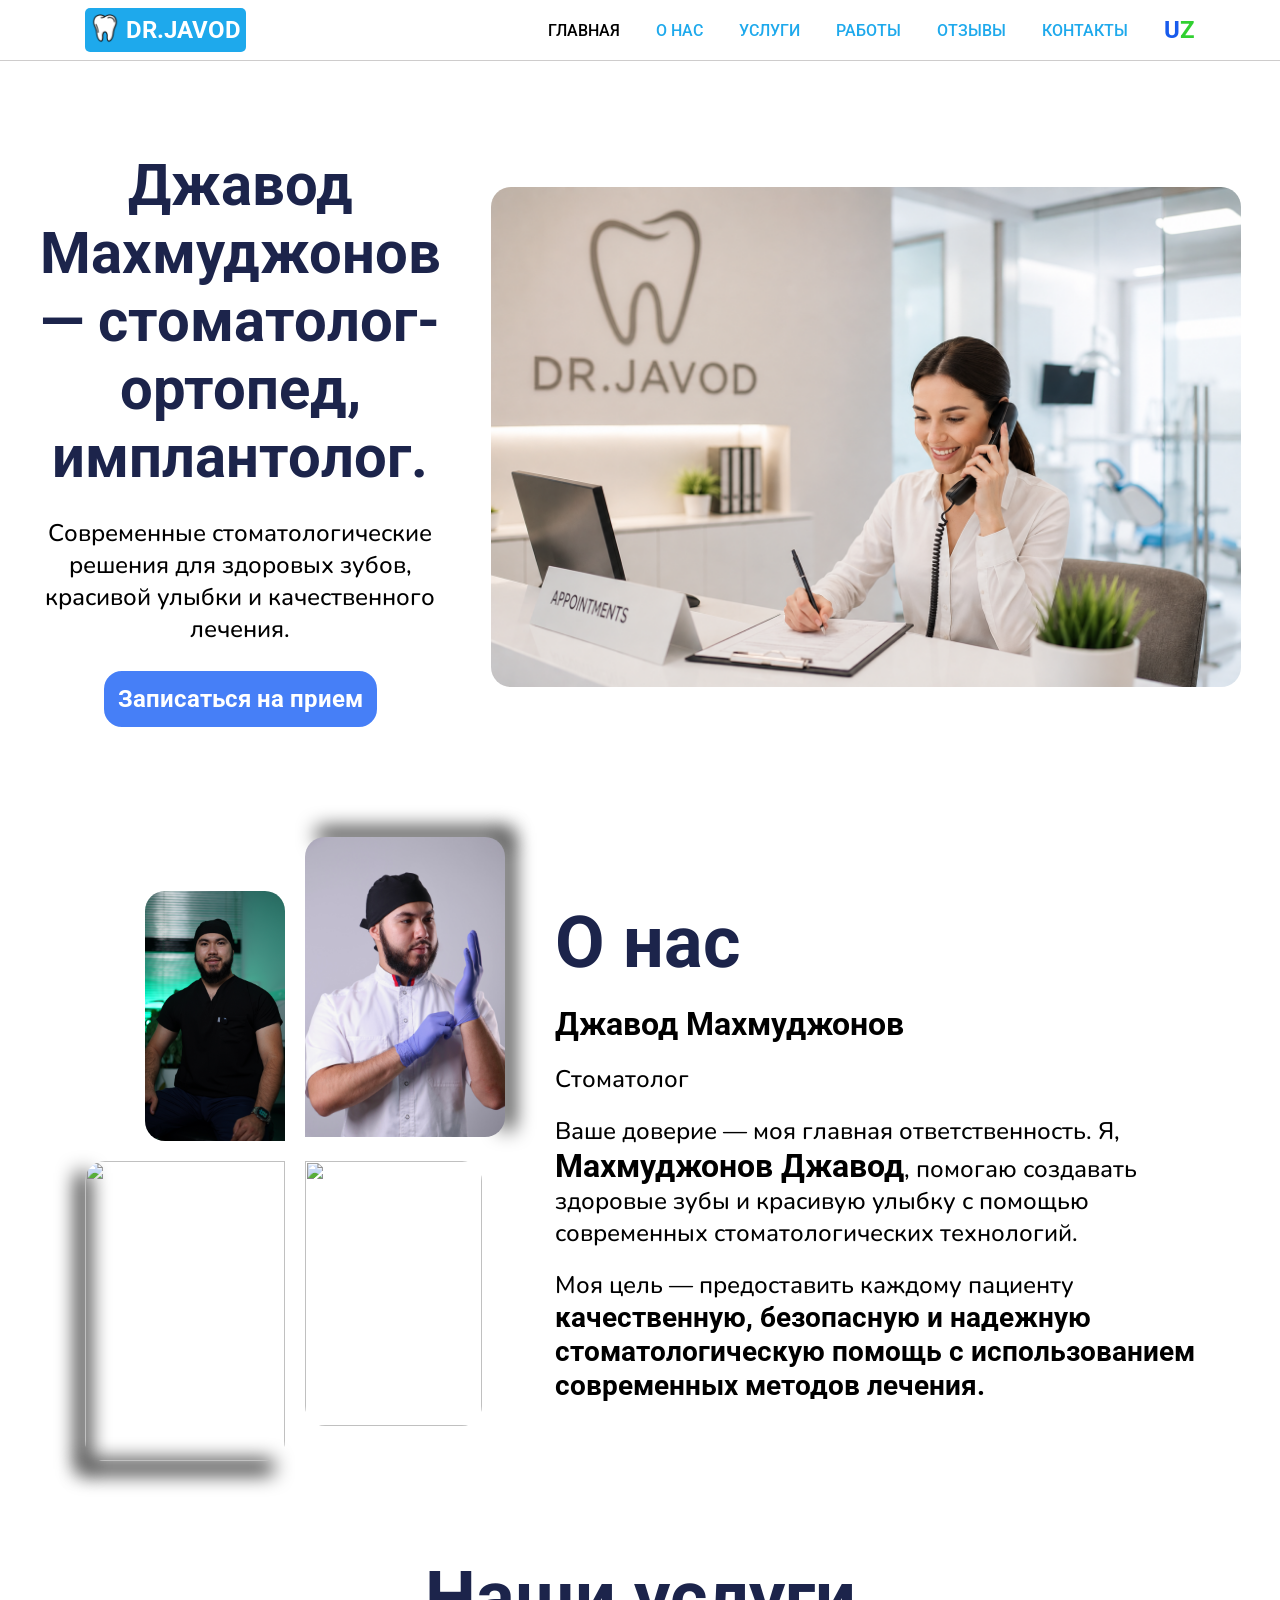
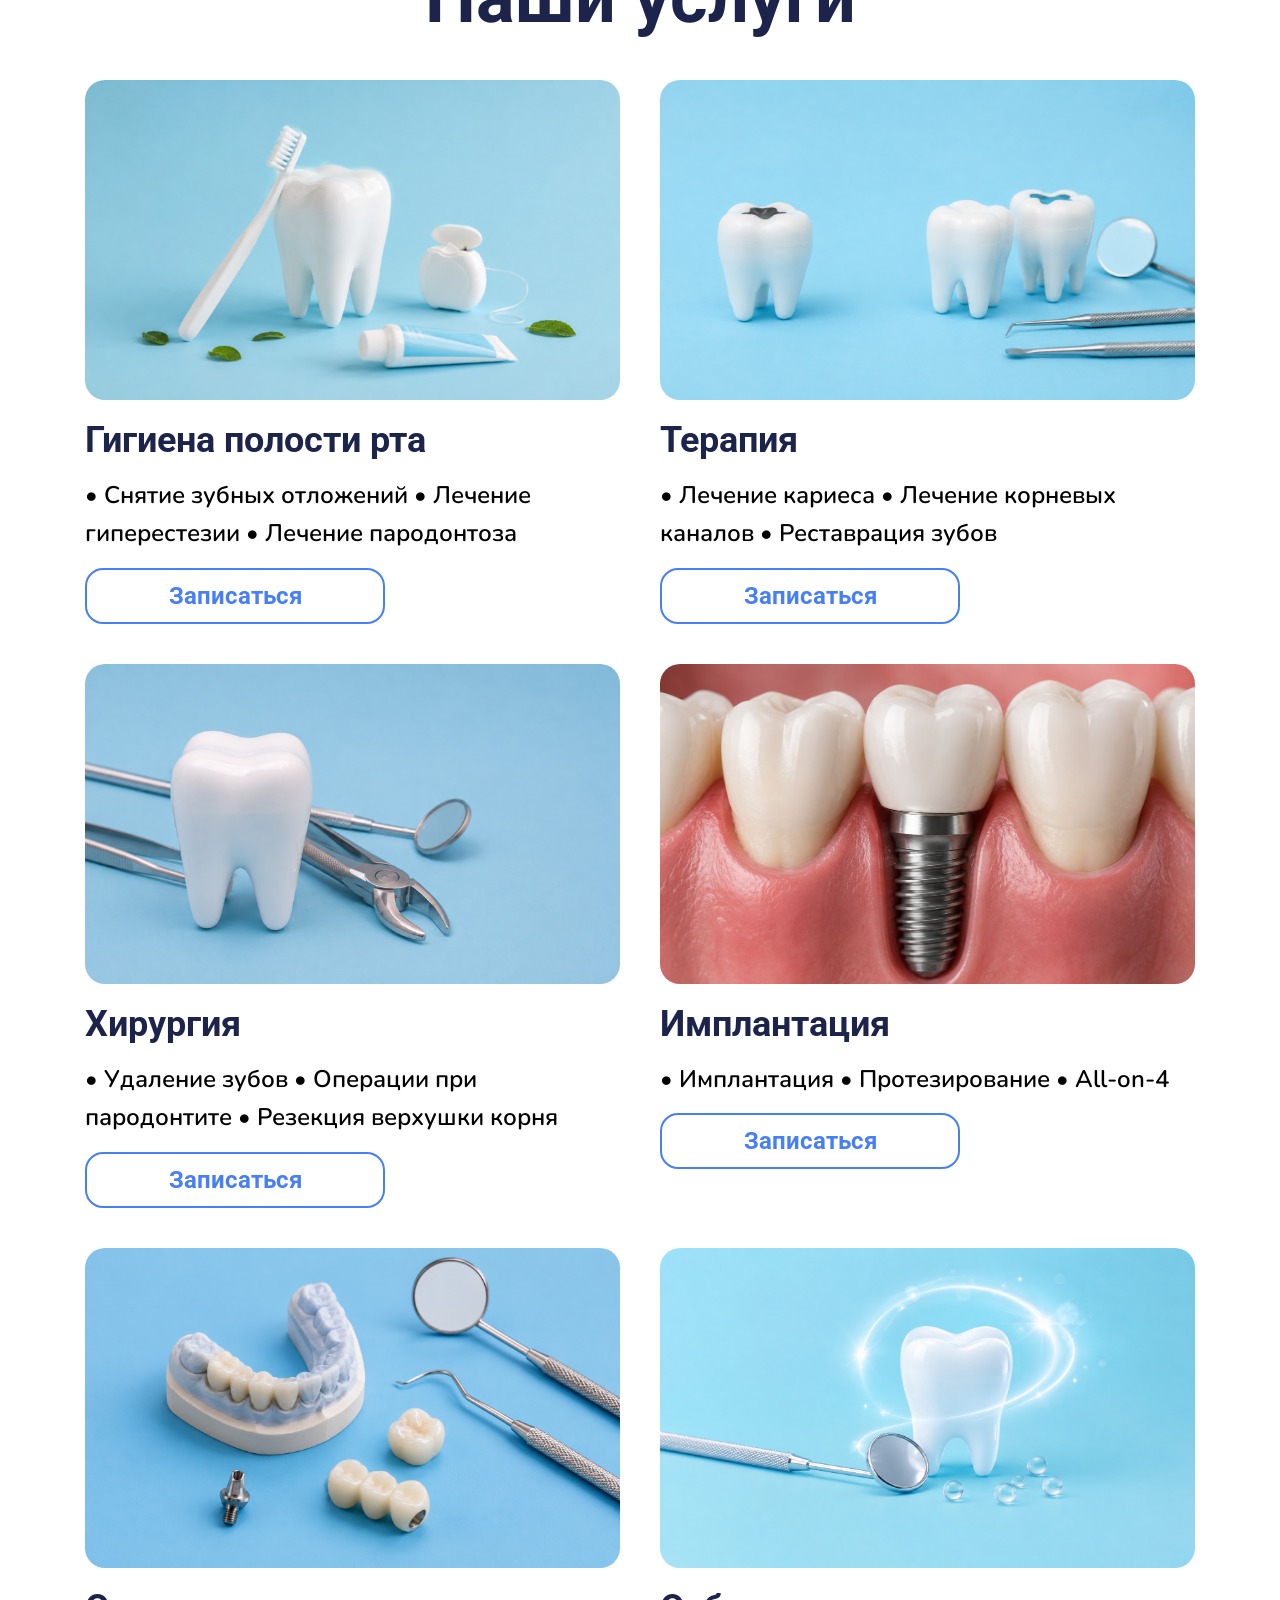
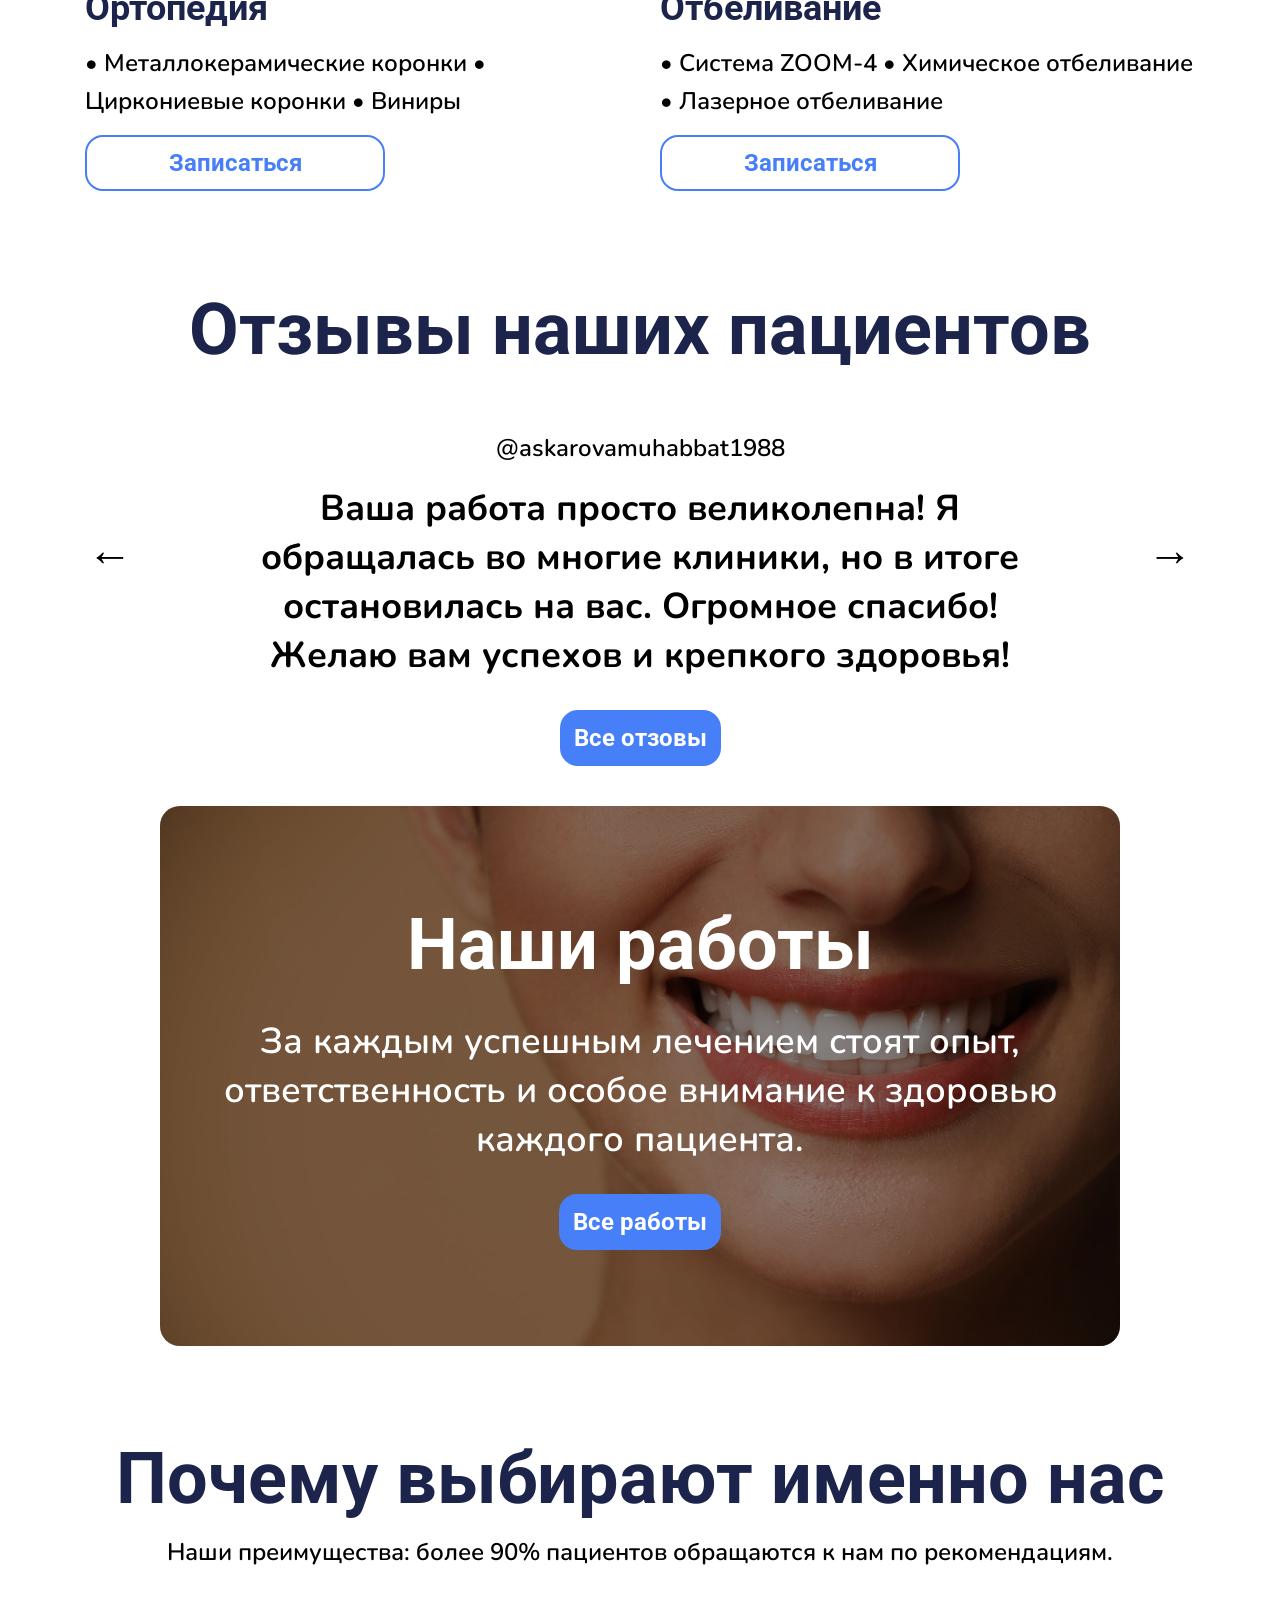
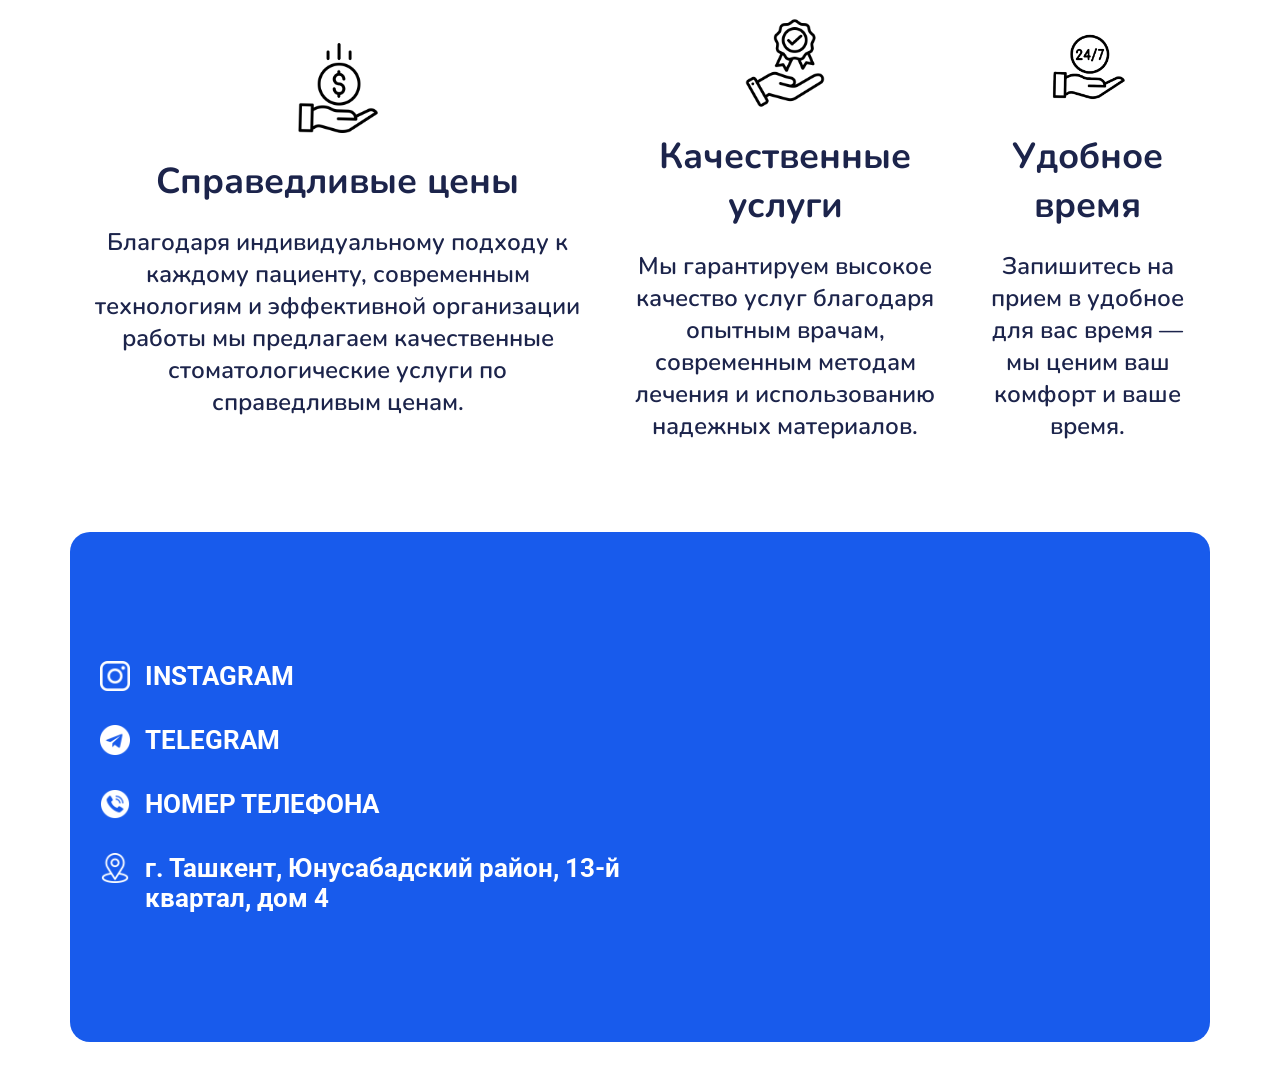
==== ruindex.html @ a983b0be "First commit" ====
<!DOCTYPE html>
<html lang="en">
<head>
    <meta charset="UTF-8">
    <meta name="viewport" content="width=device-width, initial-scale=1.0">
    <title>DR.JAVOD</title>
        <link rel="stylesheet" href="./css/style.css">
        <link rel="stylesheet" href="./css/media.css">
</head>
<body>
    
        <!-- HEADER START -->

        <div class="header">

            <div class="container">
            

                <a href="#" class="header_logo">
                    <div class="header_logo-icon"><img src="./img/tooth.png" alt=""></div>
                    <div class="header_logo-text">DR.JAVOD</div>
                </a>


                <input id="burger-toggle" type="checkbox">
                <label for="burger-toggle">
                    <span></span>
                </label>
                

                <div class="header_nav">

                    <a href="./ruindex.html" class="header_nav-home">ГЛАВНАЯ</a>

                    <a href="#1" class="header_nav-a">О НАС</a>

                    <a href="#2" class="header_nav-b">УСЛУГИ</a>

                    <a href="./ruresults.html" class="header_nav-c">РАБОТЫ</a>

                    <a href="#3" class="header_nav-d">ОТЗЫВЫ</a>

                    <a href="#4" class="header_nav-e">КОНТАКТЫ</a>

                    <a href="./index.html" class="header_nav-language"><span class="Uz">U</span><span class="Z">Z</span></a>

                </div>


            </div>    

        </div>

        <!-- HEADER END -->

        <div class="line"></div>

        <!-- REGISTER START -->
         <div class="register">

        

                <div class="register_text">
                    <div class="register_text-a">Джавод Махмуджонов — стоматолог-ортопед, имплантолог.</div>
                    <div class="register_text-b">Современные стоматологические решения для здоровых зубов, красивой улыбки и качественного лечения.</div>
                    <a href="https://t.me/dr_javod" target="_blank"><button class="register_button">Записаться на прием</button></a>
                </div>

                <div class="register_photo">
                    <img src="./img/photoregister.png" alt="">
                </div>

            

         </div>
        <!-- REGISTER END -->

        <!-- BANNER START -->
         <div class="banner" id="1">

            <div class="container">

                <div class="banner_photos">
                    <img src="./img/photoC.JPG" alt="" class="photoC">
                       <div class="photoB_box"> <img src="./img/photoB.JPG" alt="" class="photoB"> </div>
                       <div class="photoA_box"> <img src="./img/photoA.JPG" alt="" class="photoA"> </div>
                    <img src="./img/photoD.JPG" alt="" class="photoD">
                </div>

                <div class="banner_text">
                    <div class="banner_text-title">О нас</div>
                    <div class="banner_textA">Джавод Махмуджонов</div>
                    <div class="banner_textB">Стоматолог</div>
                    <div class="banner_textC">Ваше доверие — моя главная ответственность. Я, <span class="name"> Махмуджонов Джавод</span>, помогаю создавать здоровые зубы и красивую улыбку с помощью современных стоматологических технологий.</div>
                    <div class="banner_textD">Моя цель — предоставить каждому пациенту <span class="features"> качественную, безопасную и надежную стоматологическую помощь с использованием современных методов лечения.</span></div>
                </div>

            </div>

         </div>
        <!-- BANNER END -->

        <!-- SERVICES START -->

         <div class="services" id="2">

            <div class="container">

                <div class="services_title">Наши услуги</div>

                <div class="services_cards">

                    <div class="services_card-a">
                        <div class="services_card-a_photo"><img src="./img/servisa.png" alt=""></div>
                        <div class="services_card-a_title">Гигиена полости рта</div>
                        <div class="services_card-a_text">• Снятие зубных отложений • Лечение гиперестезии • Лечение пародонтоза</div>
                        <a href="https://t.me/dr_javod" target="_blank"><button class="services_btn">Записаться</button></a>
                    </div>

                    <div class="services_card-a">
                        <div class="services_card-a_photo"><img src="./img/servisb.png" alt=""></div>
                        <div class="services_card-a_title">Терапия</div>
                        <div class="services_card-a_text">• Лечение кариеса • Лечение корневых каналов • Реставрация зубов</div>
                        <a href="https://t.me/dr_javod" target="_blank"><button class="services_btn">Записаться</button></a>
                    </div>

                    <div class="services_card-a">
                        <div class="services_card-a_photo"><img src="./img/servisc.png" alt=""></div>
                        <div class="services_card-a_title">Хирургия</div>
                        <div class="services_card-a_text">• Удаление зубов • Операции при пародонтите • Резекция верхушки корня</div>
                        <a href="https://t.me/dr_javod" target="_blank"><button class="services_btn">Записаться</button></a>
                    </div>

                    <div class="services_card-a">
                        <div class="services_card-a_photo"><img src="./img/servisd.jpg" alt=""></div>
                        <div class="services_card-a_title">Имплантация</div>
                        <div class="services_card-a_text">• Имплантация • Протезирование • All-on-4</div>
                        <a href="https://t.me/dr_javod" target="_blank"><button class="services_btn">Записаться</button></a>
                    </div>

                    <div class="services_card-a">
                        <div class="services_card-a_photo"><img src="./img/servise.png" alt=""></div>
                        <div class="services_card-a_title">Ортопедия</div>
                        <div class="services_card-a_text">• Металлокерамические коронки • Циркониевые коронки • Виниры</div>
                        <a href="https://t.me/dr_javod" target="_blank"><button class="services_btn">Записаться</button></a>
                    </div>

                    <div class="services_card-a">
                        <div class="services_card-a_photo"><img src="./img/servisf.png" alt=""></div>
                        <div class="services_card-a_title">Отбеливание</div>
                        <div class="services_card-a_text">• Система ZOOM-4 • Химическое отбеливание • Лазерное отбеливание</div>
                        <a href="https://t.me/dr_javod" target="_blank"><button class="services_btn">Записаться</button></a>
                    </div>


                </div>

            </div>

         </div>

        <!-- SERVICES END -->

        <!--  REVIEWS START  -->

         <div class="results" id="3">

            <div class="container">

                 <h2 class="results_title">Отзывы наших пациентов</h2>

         <div class="results_gallery">

        

            <div class="results_gallery-photos">

                <div class="slideA">
                    <div class="slideA_name">@askarovamuhabbat1988</div>
                    <div class="slideA_text">Ваша работа просто великолепна! Я обращалась во многие клиники, но в итоге остановилась на вас. Огромное спасибо! Желаю вам успехов и крепкого здоровья!</div>
                </div>

                <div class="slideB">
                    <div class="slideB_name">@sagdiana_bonu</div>
                    <div class="slideB_text">Я лечила зубы у доктора Джавода, и до сих пор мои близкие не могут отличить, какие зубы покрыты керамикой, а какие — мои собственные. Самое главное — всё было выполнено качественно, безопасно и в чистых условиях.</div>
                </div>

                <div class="slideC">
                    <div class="slideC_name">@feruzaaxmadjanova</div>
                    <div class="slideC_text">Пусть ваши золотые руки никогда не знают усталости! Вы врач с ювелирным мастерством. Теперь я с удовольствием улыбаюсь, и многие восхищаются моей улыбкой. Желаю вам успехов и всего самого доброго!</div>
                </div>

                <div class="slideD">
                    <div class="slideD_name">@gulyuz6676</div>
                    <div class="slideD_text">О циркониевых коронках могу сказать только хорошее. Я установил их год назад — за это время цвет совсем не изменился, а качество осталось на высшем уровне. Они полностью оправдывают свою стоимость и выглядят превосходно. Позже я установил циркониевые коронки и на жевательные зубы — к их качеству вообще нет никаких претензий.</div>
                </div>

            </div>

            <div class="results_gallery_buttons">
                 <button class="prev">&#8592;</button>
                 <button class="next">&#8594;</button>
            </div>

         </div>

         <a href="https://www.instagram.com/dr.javod?igsh=MTd3NjN0OWhmY2VscA==" class="reviews_button-link">
            <button class="reviews_button">Все отзовы</button>
         </a>

         </div>

         </div> 

        <!-- REVIEWS END -->

        <!-- RESULTS START -->

        <div class="result_wrap">

         <div class="result">
            <div class="container">
                <div class="result_title">Наши работы</div>
                <div class="result_text">За каждым успешным лечением стоят опыт, ответственность и особое внимание к здоровью каждого пациента.</div>
                <a href="./results.html" class="result_button"><button class="result_btn">Все работы</button></a>
            </div>
         </div>

         </div>

        <!-- RESULTS END -->

        <!-- WHYWE START -->

         <div class="whywe">

            <div class="container">

                <div class="whywe_top">
                    <div class="whywe_top-title">Почему выбирают именно нас</div>
                    <div class="whywe_top-subtitle">Наши преимущества: более 90% пациентов обращаются к нам по рекомендациям.</div>
                </div>

                <div class="whywe_bottom">
                    <div class="whywe_bottom-a">
                        <div class="whywe_bottom-a_icon"><img src="./img/save-money.png" alt=""></div>
                        <div class="whywe_bottom-a_title">Справедливые цены</div>
                        <div class="whywe_bottom-a_text">Благодаря индивидуальному подходу к каждому пациенту, современным технологиям и эффективной организации работы мы предлагаем качественные стоматологические услуги по справедливым ценам.</div>
                    </div>
                    
                    <div class="whywe_bottom-a">
                        <div class="whywe_bottom-a_icon"><img src="./img/service.png" alt=""></div>
                        <div class="whywe_bottom-a_title">Качественные услуги</div>
                        <div class="whywe_bottom-a_text">Мы гарантируем высокое качество услуг благодаря опытным врачам, современным методам лечения и использованию надежных материалов.</div>
                    </div>
                    
                    <div class="whywe_bottom-a">
                        <div class="whywe_bottom-a_icon"><img src="./img/time.png" alt=""></div>
                        <div class="whywe_bottom-a_title">Удобное время</div>
                        <div class="whywe_bottom-a_text">Запишитесь на прием в удобное для вас время — мы ценим ваш комфорт и ваше время.</div>
                    </div>
                </div>

            </div>

         </div>

        <!-- WHYWE END -->



        <!-- FOOTER START -->

         <div class="footer" id="4">

            <div class="container">

                <div class="footer_nav">

                    <a href="https://www.instagram.com/dr.javod?igsh=MTd3NjN0OWhmY2VscA==" class="footer_nav-link">
                        <div class="footer_nav-link_icon"><img src="./img/instagram.png" alt=""></div>
                        <div class="footer_nav-link_text">INSTAGRAM</div>
                    </a>

                    <a href="https://t.me/dr_javod" class="footer_nav-link">
                        <div class="footer_nav-link_icon"><img src="./img/telegram.png" alt=""></div>
                        <div class="footer_nav-link_text">TELEGRAM</div>
                    </a>

                    <a href="tel:+998946870024" class="footer_nav-link">
                        <div class="footer_nav-link_icon"><img src="./img/telephone-call.png" alt=""></div>
                        <div class="footer_nav-link_text">НОМЕР ТЕЛЕФОНА</div>
                    </a>

                    <a href="#" class="footer_nav-link">
                        <div class="footer_nav-link_icon"><img src="./img/location.png" alt=""></div>
                        <div class="footer_nav-link_text">г. Ташкент, Юнусабадский район, 13-й квартал, дом 4</div>
                    </a>

                </div>

                <div class="footer_map"><iframe src="https://www.google.com/maps/embed?pb=!1m18!1m12!1m3!1d187.13333243934693!2d69.29462030246505!3d41.3711881068653!2m3!1f0!2f0!3f0!3m2!1i1024!2i768!4f13.1!3m3!1m2!1s0x38aef30f565981df%3A0xf4e59f2d40b27d38!2sDenta%20Me!5e0!3m2!1sru!2s!4v1785424563044!5m2!1sru!2s" width="600" height="450" style="border:0;" allowfullscreen="" loading="lazy" referrerpolicy="strict-origin-when-cross-origin"></iframe></div>

            </div>

         </div>

        <!-- FOOTER END -->

        <script src="./script.js"></script>

</body>
</html>
---- css/style.css ----
@import url(./fonts.css);


* {
    margin: 0;
    padding: 0;
    box-sizing: border-box;
    list-style: none;
    text-decoration: none;
}

body {
    min-width: 320px;
}

.container {
    max-width: 1140px;
    width: 100%;
    height: 100%;
    padding: 0px 15px;
    margin: 0 auto;
    font-family: "Roboto" , "Nunito" , sans-serif;
    font-weight: 400;
}

html {
    scroll-behavior: smooth;
}

.header  {
    padding: 8px 0 8px 0;
}

.line {
    background: #cecccc;
    height: 1px;
    width: 100%;
}

.header .container {
    display: flex;
    justify-content: space-between;
    align-items: center;
}

.header_logo {
    display: flex;
    gap: 6px;
    background: #1ea9ec;
    padding: 5px;
    color: #fff;
    align-items: center;
    justify-content: center;
    border-radius: 5px;
}

.header_logo-text {
       font-family: Roboto;
    font-weight: 700;
    font-size: 24px;
}

.header_logo-icon img {
    width: 30px;
    height: 30px;
}

.header_nav {
    display: flex;
    align-items: center;
    gap: 36px;
}

.header_nav-a {
        font-family: Roboto;
        font-weight: 500;
        font-size: 16px;
         color: #1ea9ec;
}


.header_nav-a:hover {
    color: #000;
}

.header_nav-home {
    font-family: Roboto;
        font-weight: 500;
        font-size: 16px;
         color: #000;
}

.header_nav-homer {
 font-family: Roboto;
        font-weight: 500;
        font-size: 16px;
         color: #1ea9ec;
}

.header_nav-homer:hover {
    color: #000;
}

.header_nav-b {
        font-family: Roboto;
        font-weight: 500;
        font-size: 16px;
        color: #1ea9ec;
        transition: 0.3s;
}

.header_nav-b:hover {
    color: #000;
}

.header_nav-c {
        font-family: Roboto;
        font-weight: 500;
        font-size: 16px;
        color: #1ea9ec;
        transition: 0.3s;
}

.header_nav-c:hover {
    color: #000;
}

.header_nav-cr {
            font-family: Roboto;
        font-weight: 500;
        font-size: 16px;
        color: #000;
}

.header_nav-d {
        font-family: Roboto;
        font-weight: 500;
        font-size: 16px;
        color: #1ea9ec;
        transition: 0.3s;
}

.header_nav-d:hover {
    color: #000;
}

.header_nav-e {
        font-family: Roboto;
        font-weight: 500;
        font-size: 16px;
        color: #1ea9ec;
        transition: 0.3s;
}

.header_nav-e:hover {
    color: #000;
}

.header_nav-language {
        font-family: Roboto;
        font-weight: 700;
        font-size: 24px;
}

.R {
        color: #0000ff;
}

.U {
        color: #ff0000
}

.Uz {
    color: #185bec;
}

.Z {
    color: rgb(49, 208, 49);
}

.register {
    display: flex;
    gap: 50px;
    align-items: center;
    justify-content: center;
    margin-top: 90px;
    margin-right: 50px;
    margin-left: 50px;
}

.register_text {
display: flex;
flex-direction: column;
align-items: center;
justify-content: center;
gap: 26px;
}

.register_text-a {
    font-family: Roboto;
    font-weight: 700;
    font-size: 58px;
    color: #1c244b;
    text-align: center;
}

.register_text-b {
    font-family: Nunito;
    font-weight: 500;
    font-size: 24px;
    color: #000;
    text-align: center;
}

.register_button {
    padding: 12px;
    color: #fff;
    background: #467ff7;
    border-radius: 18px;
    border: 2px solid #467ff7;
    font-family: Roboto;
    font-weight: 700;
    font-size: 24px;
    transition: 0.3s;
}

.register_button:hover {
    background: transparent;
    color: #467ff7;
}

.register_photo img {
    width: 750px;
    height: 500px;
    border-radius: 20px;
}

.banner .container {
    display: flex;
    gap: 50px;
    align-items: center;
    margin-top: 110px;
}

.banner_photos {
    display: grid;
    grid-template-columns: repeat(2, 1fr);
    gap: 20px;
}

.services {
    margin-top: 90px;
}

.services .container {
    display: flex;
    flex-direction: column;
    gap: 40px;
    align-items: center;
}

.services_title {
        font-family: Roboto;
    font-weight: 700;
    font-size: 72px;
    color: #1c244b;
}

.services_cards {
    width: 100%;
    display: grid;
    grid-template-columns: repeat(2, 1fr);
    gap: 40px;
}

.services_card-a {
    display: flex;
    flex-direction: column;
    gap: 15px;
}

.services_card-a_photo img {
    width: 100%;
    height: 320px;
    object-fit: cover;
    border-radius: 20px;
}

.services_card-a_title {
    font-family: Roboto;
    font-size: 36px;
    font-weight: 700;
    color: #1c244b;
}

.services_card-a_text {
    font-family: Nunito;
    font-weight: 600;
    font-size: 24px;
    line-height: 1.6;
}


.photoA_box {
    position: relative;
    display: inline-block;
}

.photoA {
    width: 200px;
    height: 300px;
    border-radius:20px 0px 20px 20px ;
}

.photoA_box::before {
    content: "";
    position: absolute;
    top: 12px;
    bottom: -4px;
    left: -8px;
    width: 12px;

    background: rgba(0,0,0,3.75);
    filter: blur(10px);

    z-index: -1;
}

/* Тень снизу */
.photoA_box::after {
    content: "";
    position: absolute;
    left: -4px;
    right: 12px;
    bottom: -8px;
    height: 12px;

    background: rgba(0,0,0,3.75);
    filter: blur(10px);

    z-index: -1;
}

.photoB_box {
    position: relative;
    display: inline-block;
}

.photoB {
    width: 200px;
    height: 300px;
    border-radius: 20px 20px 20px 0px;
}

/* Тень справа */
.photoB_box::before {
    content: "";
    position: absolute;
    top: -4px;
    bottom: 12px;
    right: -8px;
    width: 12px;

    background: rgba(0,0,0,1);
    filter: blur(10px);

    z-index: -1;
}

/* Тень сверху */
.photoB_box::after {
    content: "";
    position: absolute;
    left: 12px;
    right: -4px;
    top: -8px;
    height: 12px;

    background: rgba(0,0,0,1);
    filter: blur(10px);

    z-index: -1;
}

.photoC {
    width: 140px;
    height: 250px;
    place-self: end;
    border-radius: 20px 20px 0px 20px;
}



.photoD {
    width: 177px;
    height: 265px;
    border-radius: 0px 20px 20px 20px;
}

.banner_text {
    display: flex;
    flex-direction: column;
    gap: 20px;
}

.banner_text-title {
           font-family: Roboto;
        font-weight: 700;
        font-size: 72px;
        color: #1c244b;
}

.banner_textA {
       font-family: Roboto;
        font-weight: 700;
        font-size: 32px;
}

.banner_textB {
        font-family: Nunito;
        font-weight: 500;
        font-size: 24px;
}

.banner_textC {
        font-family: Nunito;
        font-weight: 500;
        font-size: 24px;
}

.name {
        font-family: Roboto;
        font-weight: 700;
        font-size: 32px;
}

.banner_textD {
            font-family: Nunito;
        font-weight: 500;
        font-size: 24px;
}

.features {
           font-family: Roboto;
        font-weight: 700;
        font-size: 28px;
}

.results {
    margin-top: 96px;
    margin-bottom: 40px;
}

.results_gallery{
    width: 100%;
    position: relative;

    display: flex;
    justify-content: center;
    align-items: center;
    padding: 30px 30px 30px 30px;
    border-radius: 20px;
}

.results_gallery-photos{
    width: 800px;
}

.results_gallery_buttons{
    width: 100%;

    position: absolute;

    display: flex;
    justify-content: space-between;
    align-items: center;
}

.results_gallery_buttons button{

    width: 50px;
    height: 50px;

    border: none;
    background: transparent;

    font-size: 45px;
    font-weight: 200;

    cursor: pointer;

    display: flex;
    align-items: center;
    justify-content: center;

    color: #000;
}


.slideA,
.slideB,
.slideC,
.slideD{
    display: none;
    flex-direction: column;
    gap: 20px;
       align-items: center;
    justify-content: center;
}

.results_gallery,
.slideA,
.slideB,
.slideC,
.slideD {
    user-select: none;
    -webkit-user-select: none;
}

.slideA_text,
.slideB_text,
.slideC_text,
.slideD_text {
    text-align: center;
}

.slideA{
    display: flex;
}

.reviews_button-link {
    display: flex;
    align-items: center;
    justify-content: center;
}

.reviews_button {
        padding: 12px;
    color: #fff;
    background: #467ff7;
    border-radius: 18px;
    border: 2px solid #467ff7;
    font-family: Roboto;
    font-weight: 700;
    font-size: 24px;
    transition: 0.3s;

}

.reviews_button:hover {
       background: transparent;
    color: #467ff7;
}

.results_title {
    font-family: Roboto;
    font-size: 72px;
    font-weight: 700;
    text-align: center;
    margin-bottom: 30px;
    color: #1c244b;
}

.resultAA {
    border-radius: 20px 20px 0px 0px ;
}

.resultAB {
    border-radius: 0px 0px 20px 20px;
}

.resultBA {
    border-radius: 20px 20px 0px 0px ;
}

.resultBB {
    border-radius: 0px 0px 20px 20px;
}

.resultCA {
    border-radius: 20px 20px 0px 0px ;
}

.resultCB {
    border-radius: 0px 0px 20px 20px;
}

.resultDA {
    border-radius: 20px 20px 0px 0px ;
}

.resultDB {
    border-radius: 0px 0px 20px 20px;
}

.slideA {
    display: flex;
}

.slideA_name {
    font-family: Nunito;
    font-size: 24px;
    font-weight: 600;
    color: #000;
}

.slideA_text {
    font-family: Nunito;
    font-size: 36px;
    font-weight: 700;
    color: #000;
}


.slideB_name {
    font-family: Nunito;
    font-size: 24px;
    font-weight: 600;
    color: #000;
}

.slideB_text {
    font-family: Nunito;
    font-size: 36px;
    font-weight: 700;
    color: #000;
}


.slideC_name {
    font-family: Nunito;
    font-size: 24px;
    font-weight: 600;
    color: #000;
}

.slideC_text {
    font-family: Nunito;
    font-size: 36px;
    font-weight: 700;
    color: #000;
}


.slideD_name {
    font-family: Nunito;
    font-size: 24px;
    font-weight: 600;
    color: #000;
}

.slideD_text {
    font-family: Nunito;
    font-size: 36px;
    font-weight: 700;
    color: #000;
}

.result {
background: url(../img/backresult.jpg); 
    background-size: contain;
    background-repeat: no-repeat;
    background-position: center;

    height: 540px;
    width: 960px;
    border-radius: 20px;
    position: relative;

    overflow: hidden;


}

.result::before {
    content: "";
    position: absolute;
    inset: 0;

    background: rgba(0, 0, 0, 0.45);

    border-radius: 10px;
}

.result_wrap {
    display: flex;
    justify-content: center;
}

.result .container {
    display: flex;
    flex-direction: column;
    align-items: center;
    justify-content: center;
    gap: 30px;
   position: relative;
    z-index: 1;
}

.result_title {
    font-family: Roboto;
    font-size: 72px;
    font-weight: 700;
    color: #fff;
}

.result_text {
    font-family: Nunito;
    font-size: 36px;
    font-weight: 600;
    color: #fff;
    text-align: center;
}

.result_btn {
            padding: 12px;
    color: #fff;
    background: #467ff7;
    border-radius: 18px;
    border: 2px solid #467ff7;
    font-family: Roboto;
    font-weight: 700;
    font-size: 24px;
    transition: 0.3s;
}

.result_btn:hover {
           background: transparent;
    color: #467ff7;
}

.services_btn {
               padding: 12px;
    color: #467ff7;
    background: #fff;
    border-radius: 18px;
    border: 2px solid #467ff7;
    font-family: Roboto;
    font-weight: 700;
    font-size: 24px;
    transition: 0.3s;
    width: 300px;
}

.services_btn:hover {
  background: transparent;
    background: #467ff7;  
    color: #fff;
}

.whywe {
    margin-top: 90px;
    display: flex;
    flex-direction: column;
}

.whywe .container {
    display: flex;
    flex-direction: column;
    align-items: center;
    justify-content: center;
    gap: 50px;
}

.whywe_top {
    display: flex;
    flex-direction: column;
    gap: 15px;
    align-items: center;
    justify-content: center;
}

.whywe_top-title {
    font-family: Roboto;
    font-size: 72px;
    font-weight: 700;
    color: #1c244b;
}

.whywe_top-subtitle {
        font-family: Nunito;
    font-size: 24px;
    font-weight: 600;
    color: #000;
}

.whywe_bottom {
    display: flex;
    align-items: center;
    gap: 20px;
}

.whywe_bottom-a {
    display: flex;
    flex-direction: column;
    align-items: center;
    justify-content: center;
    gap: 20px;
}

.whywe_bottom-a_icon img {
    width: 90px;
    height: 90px;
}

.whywe_bottom-a_title {
        font-family: Nunito;
    font-size: 36px;
    font-weight: 700;
    color: #1c244b;   
    text-align: center; 
}

.whywe_bottom-a_text {
            font-family: Nunito;
    font-size: 24px;
    font-weight: 600;
    color: #1c244b; 
    text-align: center;
}

.banner {
    scroll-margin-top: 50px;
}

.result-photo-img {
    margin-top: 30px;
}

.result-photo-img .container {
    display: flex;
    flex-direction: column;
    gap: 30px;
    justify-content: center;
    align-items: center;
}

.result-photo-imgslideA img {
width: 420px;
height: 280px;
border-radius: 20px;
}

.result-photo-imgslideA {
    display: flex;
    gap: 60px;
}

.result-photo-imgslideB img {
width: 420px;
height: 280px;
border-radius: 20px;
}

.result-photo-imgslideB {
    display: flex;
    gap: 60px;
}

.result-photo-imgslideC img {
width: 420px;
height: 280px;
border-radius: 20px;
}

.result-photo-imgslideC {
    display: flex;
    gap: 60px;
}

.result-photo-imgslideD img {
width: 420px;
height: 280px;
border-radius: 20px;
}

.result-photo-imgslideD {
    display: flex;
    gap: 60px;
}

.footer {
    margin-top: 90px;
    margin-bottom: 30px;
}

.footer .container {
    background: #185bec;
    display: flex;
    padding: 30px ;
    border-radius: 20px;
    gap: 90px;
    align-items: center;
    justify-content: center;
}

.footer_nav {
    display: flex;
    flex-direction: column;
    gap: 30px;
}

.footer_nav-link {
    display: flex;
    gap: 15px;
}

.footer_nav-link_icon img {
    width: 30px;
    height: 30px;
    filter: brightness(0) invert(1);
}

.footer_map {
    border-radius: 20px;
    overflow: hidden;
}

.footer_map iframe {
    display: block;
}

.footer_nav-link_text {
    font-family: Roboto;
    font-size: 26px;
    font-weight: 700;
    color: #fff;
}

label {
    display: none;
}


#burger-toggle {
    display: none;
}
---- css/media.css ----
@media (max-width:1200px) {
    .register {
        flex-direction: column;
        margin-top: 64px;
    }

        .banner .container {
            flex-direction: column-reverse;
            margin-top: 86px;
        }

        .banner_text {
            align-items: center;
            justify-content: center;
        }

        .banner_textC {
            text-align: center;
        }

        .banner_textD {
            text-align: center;
        }

.photoA {
    width: 300px;
    height: 450px;
}

.photoB {
    width: 300px;
    height: 450px;
}

.photoC {
    width: 210px;
    height: 376px;
}

.photoD {
    width: 266px;
    height: 398px;
}


}

@media (max-width:1140px){

.header_nav{
    gap: 22px;
}

   .services_cards {
        grid-template-columns: 1fr;
    }

    .services_card-a_photo {
        display: flex;
        justify-content: center;
    }

    .services_card-a_photo img {
        width: 80%;
        height: auto;

    }
    
    .services_card-a{
        align-items: center;
    }

.services_card-a_text {
    text-align: center;
}

.whywe_bottom {
    flex-direction: column;

}   

.whywe_bottom-a_text {
    max-width: 850px;
}

.whywe_top-title {
    font-size: 60px;
}

.whywe_top-subtitle {
    font-size: 21px;
}

.footer .container {
    flex-direction: column;
    gap: 44px;
}

.footer_nav-link {
    text-align: center;
    align-items: center;
    justify-content: center;
}

}

@media (max-width:992px){

    .register {
        margin-top: 50px;
    }

.header_logo-text{
    font-size:20px;
}

.header_nav a{
    font-size:14px;
}

.header_nav{
    gap:18px;
}

.results_title {
    font-size: 62px;
    margin-bottom: 0px;
}

.results {
    margin-top: 74px;
}

.slideA_text ,
.slideB_text ,
.slideC_text ,
.slideD_text {
    font-size: 28px;
}

.results_gallery-photos {
    width: 100%;
    max-width: 800px;
}

.results_gallery {
    padding: 30px 60px;
}

.result {
    width: 820px;
    height: 460px;
}

.result_title {
    font-size: 60px;
}

.result_text {
    font-size: 30px;
}

.result_btn {
    font-size: 22px;
}

.whywe_top-title {
    font-size: 51px;
}

.whywe_top-subtitle {
    font-size: 19px; 
}

.whywe_bottom-a_text {
    max-width: 770px;
}

}

@media (max-width:875px) {
    .result {
    width: 738px;
    height: 414px;
}

.result_title {
    font-size: 54px;
}

.result_text {
    font-size: 27px;
}

.result_btn {
    font-size: 20px;
}

.whywe_top-title {
    font-size: 43px;
}

.whywe_top-subtitle {
    font-size: 19px;
    text-align: center;
}

.whywe_bottom-a_text {
    max-width: 655px;
}


}

@media (max-width:768px) {
    label {
        position: relative;
        display: block;
        height: 25px;
        width: 30px;
    }

    label::after, label::before, label span {
        position: absolute;
        width: 100%;
        height: 3px;
        background: #1ea9ec;
        transition: .3s;
    }

    label::before{
        content: "";
        top: 0;
    }

    label::after {
        content: "";
        bottom: 0;
    }

    label span {
        top: 11px;
    }

    #burger-toggle:checked ~ label::after {
        transform: rotate(45deg);
        bottom: 10px;
    }

    #burger-toggle:checked ~ label::before {
        transform: rotate(-45deg);
        top: 12px;
    }
    
    #burger-toggle:checked ~ label span {
        transform: rotate(-45deg);
        top: 12px;
    }

.header_nav {
    position: fixed;
    top: -120%;
    left: 0;
    width: 100%;
height: calc(100vh - 60px);

    display: flex;
    flex-direction: column;
    align-items: center;
justify-content: center;
gap: 30px;

    background: #fff;

    transition: .5s;
    z-index: 1000;
}

#burger-toggle:checked ~ .header_nav {
    top: 60px;
}

    #burger-toggle:checked ~ label {
    background: #fff;
}

.header_nav a {
    font-size: 24px;
}

.register_text-a {
    font-size: 52px;
}

.register_photo img {
    width: 600px;
    height: 400px;
}

.banner_text-title {
    font-size: 64px;
}

.banner_textA {
    font-size: 28px;
}

.banner_textB {
    font-size: 22px;
}

.banner_textC {
    font-size: 22px;
}

.name {
    font-size: 28px;
}

.banner_textD {
    font-size: 22px;
}

.features {
    font-size: 24px;
}


.photoA {
    width: 255px;
    height: 382px;
}

.photoB {
    width: 255px;
    height: 382px;
}



.photoC {
    width: 178px;
    height: 320px;
}

.photoD {
    width: 226px;
    height: 338px;
}

.services_title {
    font-size: 58px;
}

.results_title {
    font-size: 54px;
}

.slideA_text ,
.slideB_text ,
.slideC_text ,
.slideD_text {
    font-size: 22px;
}

.result {
    width: 664px;
    height: 373px;
}

.result_title {
    font-size: 49px;
}

.result_text {
    font-size: 24px;
}

.result_btn {
    font-size: 18px;
}

.footer_nav {
    gap: 18px;
}

.footer_nav-link_icon img {
    width: 26px;
    height: 26px;
}

.footer_nav-link_text {
    font-size: 22px;
}

    
}

@media (max-width:690px) {
    .result {
    width: 598px;
    height: 336px;
}

.result_title {
    font-size: 44px;
}

.result_text {
    font-size: 22px;
}

.result_btn {
    font-size: 16px;
}
}

@media (max-width:630px) {
    .register_photo img {
    width: 480px;
    height: 320px;
}

.register_text-a {
    font-size: 46px;
}

.register_text-b {
    font-size: 20px;
}

.register {
    margin-top: 40px;
}



.banner_text-title {
    font-size: 58px;
}

.banner_textA {
    font-size: 25px;
}

.banner_textB {
    font-size: 20px;
}

.banner_textC {
    font-size: 20px;
}

.name {
    font-size: 25px;
}

.banner_textD {
    font-size: 20px;
}

.features {
    font-size: 22px;
}


.photoA {
    width: 216px;
    height: 324px;
}

.photoB {
    width: 216px;
    height: 324px;
}



.photoC {
    width: 151px;
    height: 272px;
}

.photoD {
    width: 192px;
    height: 287px;
}

.banner_text {
    gap: 14px;
}

.banner .container {
    margin-top: 74px;
}

.services_title {
    font-size: 50px;
}

.services {
    margin-top: 60px;
}

.results_title {
    font-size: 46px;
}

.slideA_text ,
.slideB_text ,
.slideC_text ,
.slideD_text {
    font-size: 18px;
}

.result {
    width: 538px;
    height: 302px;
}

.result_title {
    font-size: 40px;
}

.result_text {
    font-size: 20px;
}

.whywe_top-title {
    font-size: 38px;
}

.whywe_top-subtitle {
    font-size: 19px;
    text-align: center;
    max-width: 570px;
}

.whywe_bottom-a_text {
    max-width: 590px;
}

.whywe_bottom-a {
    gap: 10px;
}

.whywe_bottom-a_title {
    font-size: 28px;
}

.footer .container {
    gap: 32px;
}


}

@media (max-width:567px) {
    .result {
    width: 484px;
    height: 272px;
}

.result_title {
    font-size: 36px;
}

.result_text {
    font-size: 18px;
}

.whywe .container {
    gap: 18px;
}



}

@media (max-width:534px) {
.banner .container {
    margin-top: 62px;
}

    .register_text-a {
    font-size: 36px;
}

.register_photo img {
    width: 384px;
    height: 256px;
}

.photoA {
    width: 184px;
    height: 276px;
}

.photoB {
    width: 184px;
    height: 276px;
}

.photoC {
    width: 128px;
    height: 231px;
}

.photoD {
    width: 163px;
    height: 244px;
}

.services_title {
    font-size: 40px;
}

.services_card-a_title {
    font-size: 28px;
}

.services_card-a_text {
    font-size: 20px;
}

.services_btn {
    padding: 8px;
    font-size: 20px;
    width: 250px;
}

.services {
    margin-top: 40px;
}

.results_title {
    font-size: 46px;
}

.results_gallery {
    padding-top: 18px;
}

.whywe_top-title {
    font-size: 32px;
}

}

@media (max-width:500px) {
    .result {
    width: 436px;
    height: 245px;
}

.result_title {
    font-size: 32px;
}

.result_text {
    font-size: 16px;
}

}

@media (max-width:442px) {
    .register_text-a {
        font-size: 32px;
    }

    .photoA {
    width: 166px;
    height: 248px;
}

.photoB {
    width: 166px;
    height: 248px;
}

.photoC {
    width: 115px;
    height: 208px;
}

.photoD {
    width: 147px;
    height: 220px;
}

.banner .container {
    margin-top: 50px;
}

.services_btn {
width: 200px;
}

.reviews_button {
    padding: 8px;
    font-size: 20px;
}

.result {
    width: 372px;
    height: 210px;
}

.result_title {
    font-size: 28px;
}

.result .container {
    gap: 18px;
}

.whywe_top-title {
    text-align: center;
}




}

@media (max-width:425px) {

.register_photo img {
    width: 306px;
    height: 204px;
}

.register {
    margin-top: 32px;
    gap: 38px;
}

.register_button {
    padding: 8px;
    font-size: 20px;
    border-radius: 14px;
}

.register_text-b {
    font-size: 18px;
}

.register_text {
    gap: 18px;
}

.photoA {
    width: 149px;
    height: 223px;
}

.photoB {
    width: 149px;
    height: 223px;
}

.photoC {
    width: 104px;
    height: 187px;
}

.photoD {
    width: 132px;
    height: 198px;
}


.banner_text-title {
    font-size: 52px;
}

.banner_textA {
    font-size: 23px;
}

.banner_textB {
    font-size: 18px;
}

.banner_textC {
    font-size: 18px;
}

.name {
    font-size: 23px;
}

.banner_textD {
    font-size: 18px;
}

.features {
    font-size: 20px;
}

.banner .container {
    margin-top: 24px;
    gap: 32px;
}

.services_title {
    font-size: 34px;
}

.slideA_text,
.slideB_text,
.slideC_text,
.slideD_text{
    max-height: 140px;
    overflow-y: auto;
}

.footer_map {
    width: 300px;
    height: 226px;
}

.footer_nav {
    gap: 10px;
}

.footer_nav-link_icon img {
    width: 22px;
    height: 22px;
}

.footer_nav-link_text {
    font-size: 17px;
}

}

@media (max-width:404px) {
    .register_text-a {
        font-size: 28px;
    }

    .results_title {
    font-size: 38px;
}



}

@media (max-width:375px) {
    .photoA {
    width: 134px;
    height: 201px;
}

.photoB {
    width: 134px;
    height: 201px;
}

.photoC {
    width: 94px;
    height: 168px;
}

.photoD {
    width: 119px;
    height: 178px;
}

.banner_text-title {
    font-size: 42px;
}

.banner_textA {
    font-size: 21px;
}

.banner_textB {
    font-size: 16px;
}

.banner_textC {
    font-size: 16px;
}

.name {
    font-size: 21px;
}

.banner_textD {
    font-size: 16px;
}

.features {
    font-size: 18px;
}

.services_title {
    font-size: 28px;
}

.services_card-a_title {
    font-size: 24px;
}

.services_card-a_text {
    font-size: 18px;
}

.services_btn {
    padding: 8px;
    font-size: 18px;
    width: 160px;
}

.services {
    margin-top: 32px;
}

.slideA_text ,
.slideB_text ,
.slideC_text ,
.slideD_text {
    font-size: 16px;
}

.results_title {
    font-size: 32px;
}

.results {
    margin-top: 42px;
}

.result_btn {
    padding: 6px;
    font-size: 16px;
}

.result {
    width: 318px;
    height: 180px;
}

.result .container {
    gap: 12px;
}

.result_title {
    font-size: 24px;
    font-weight: 600;
}

.result_text {
    font-size: 14px;
}

}

@media (max-width:366px) {
    .register_text-a {
        font-size: 24px;
    }

    .register_text-b {
    font-size: 16px;
}
}

@media (max-width:330px) {
    .register_text-a {
        font-size: 20px;
    }

    .register_text-b {
        font-size: 14px;
    }
}
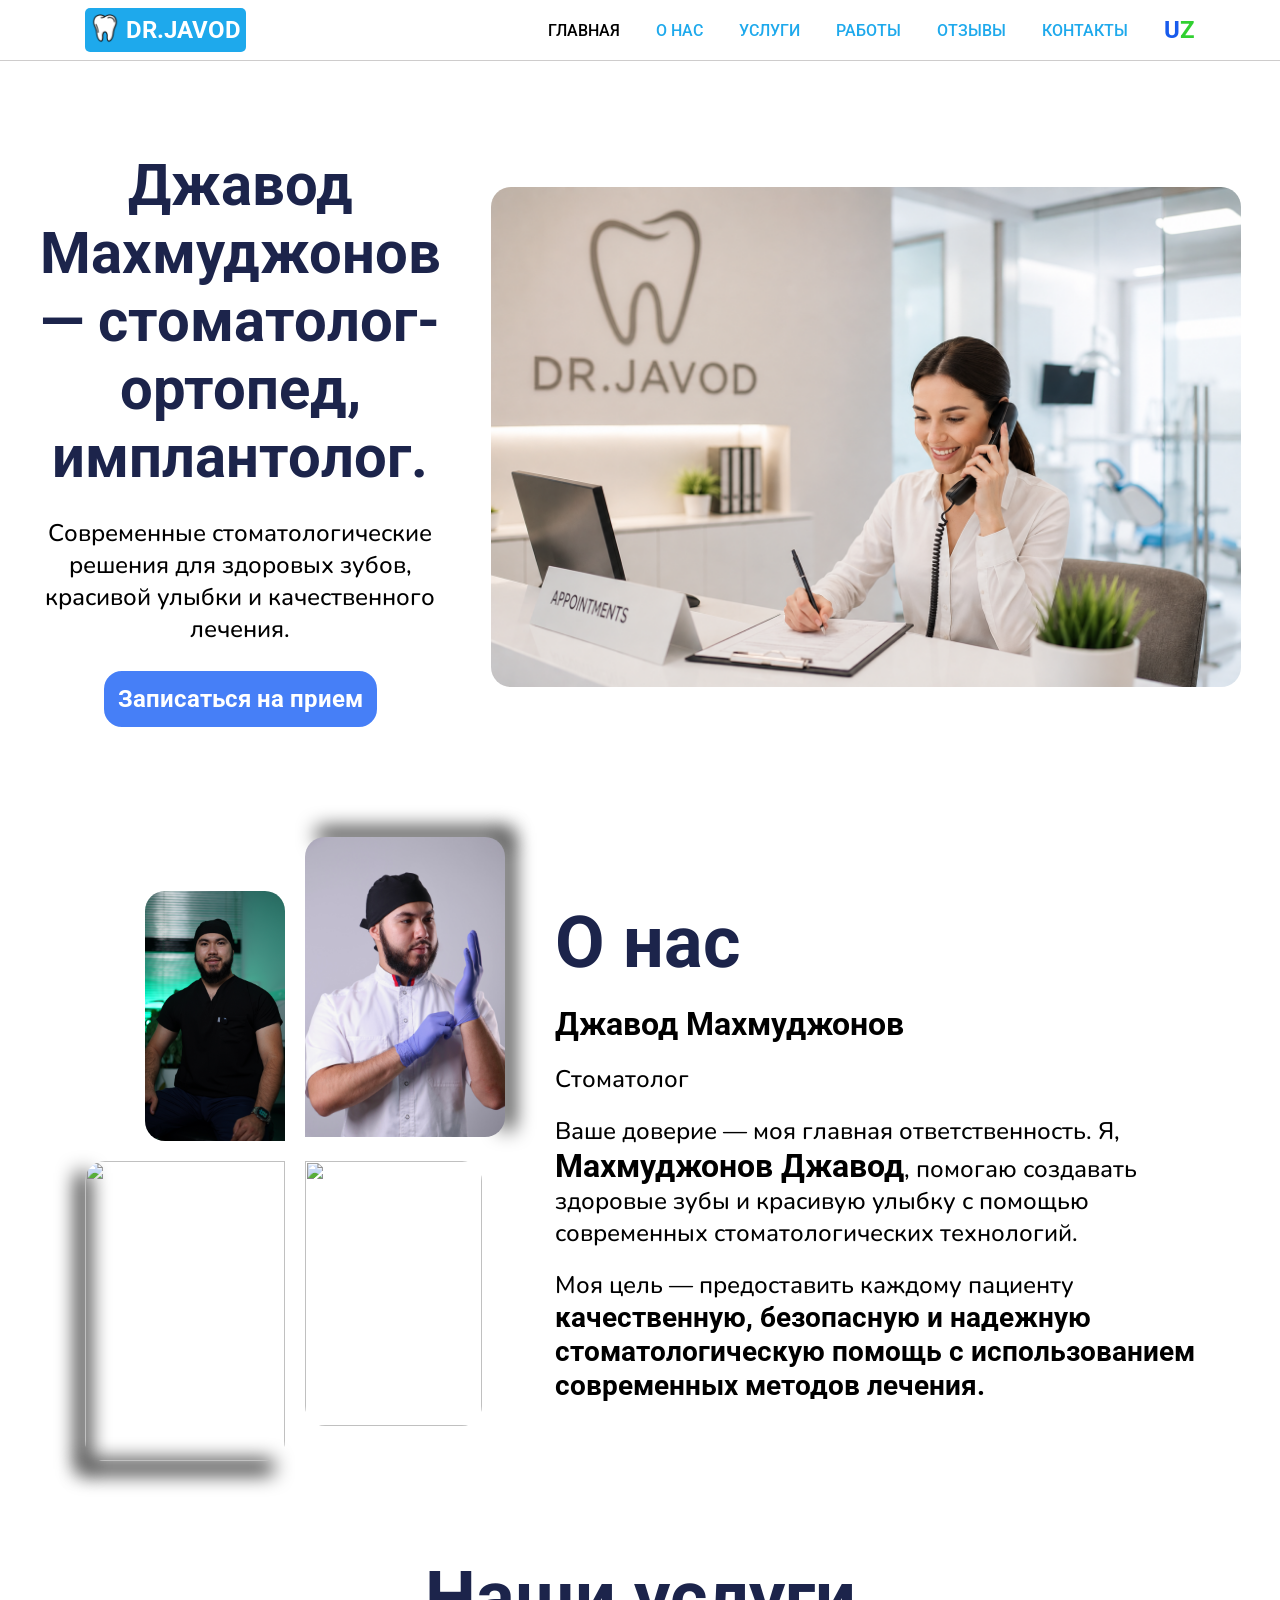
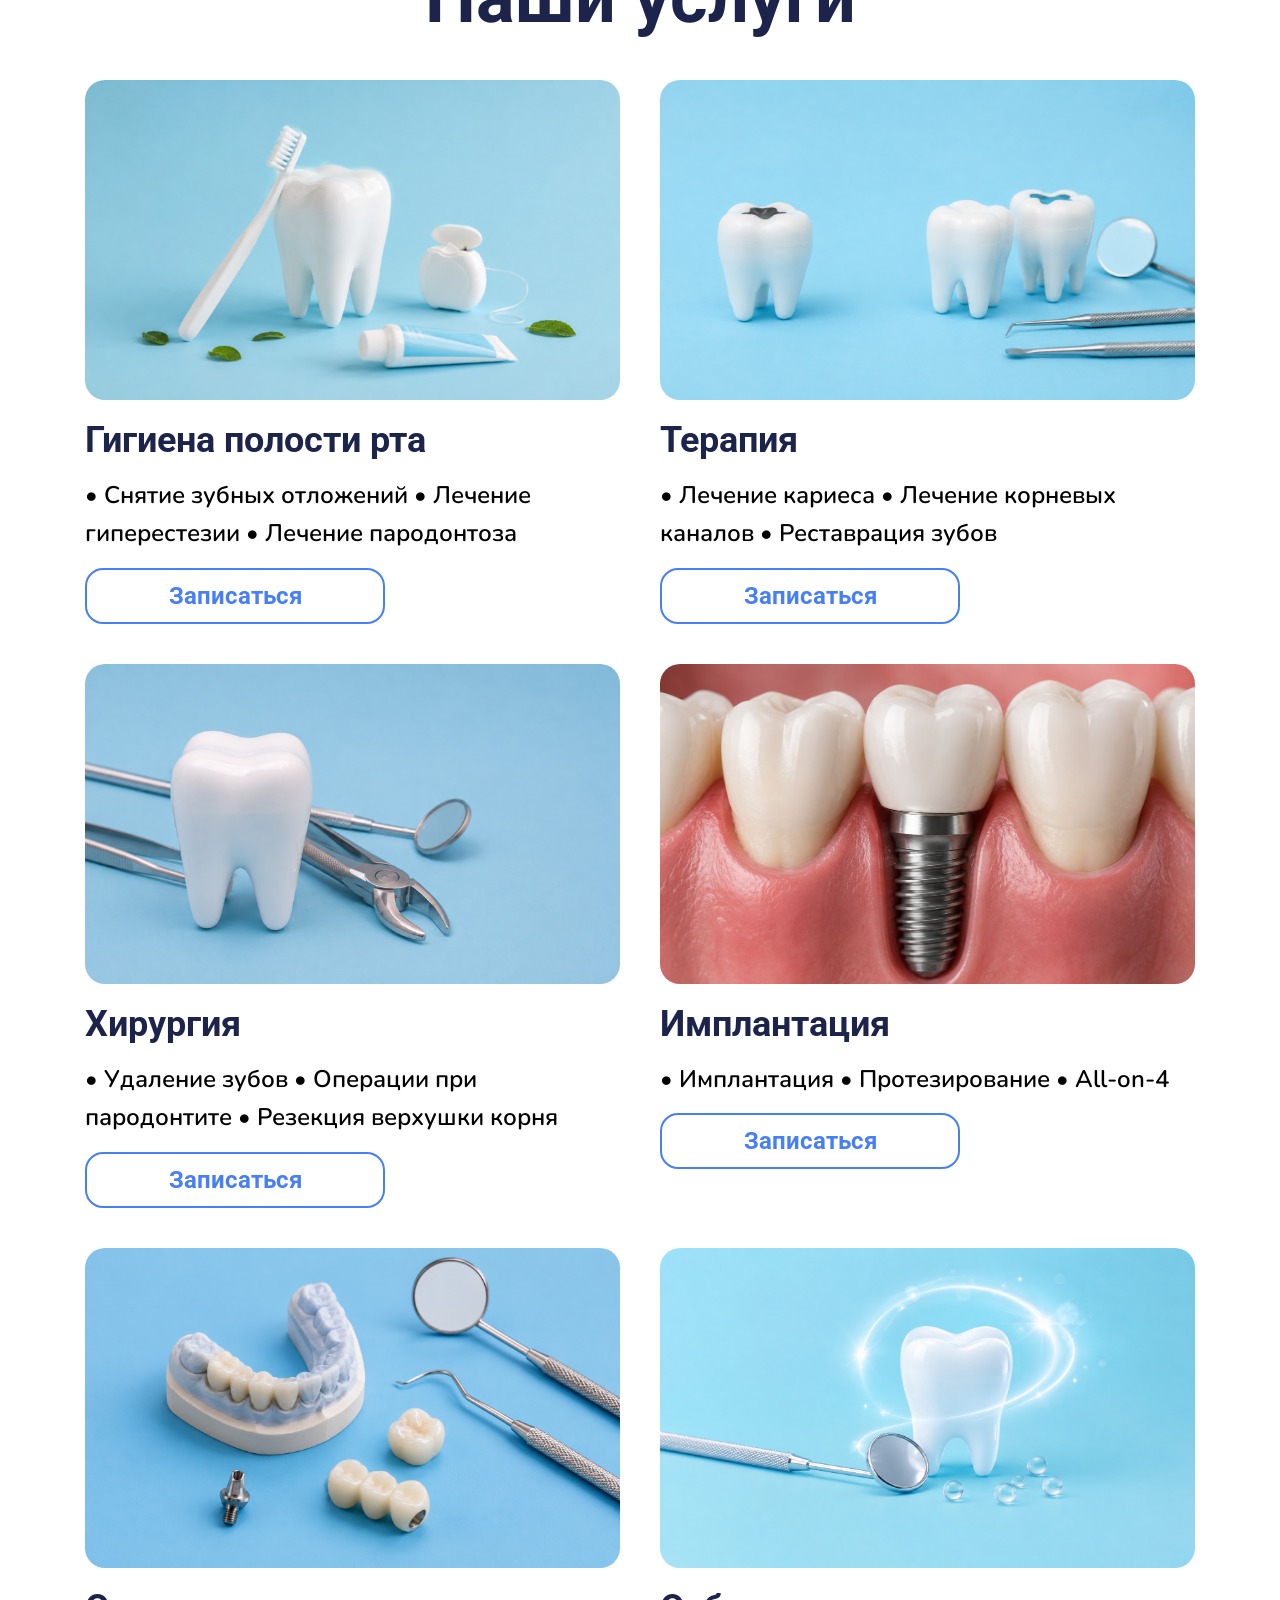
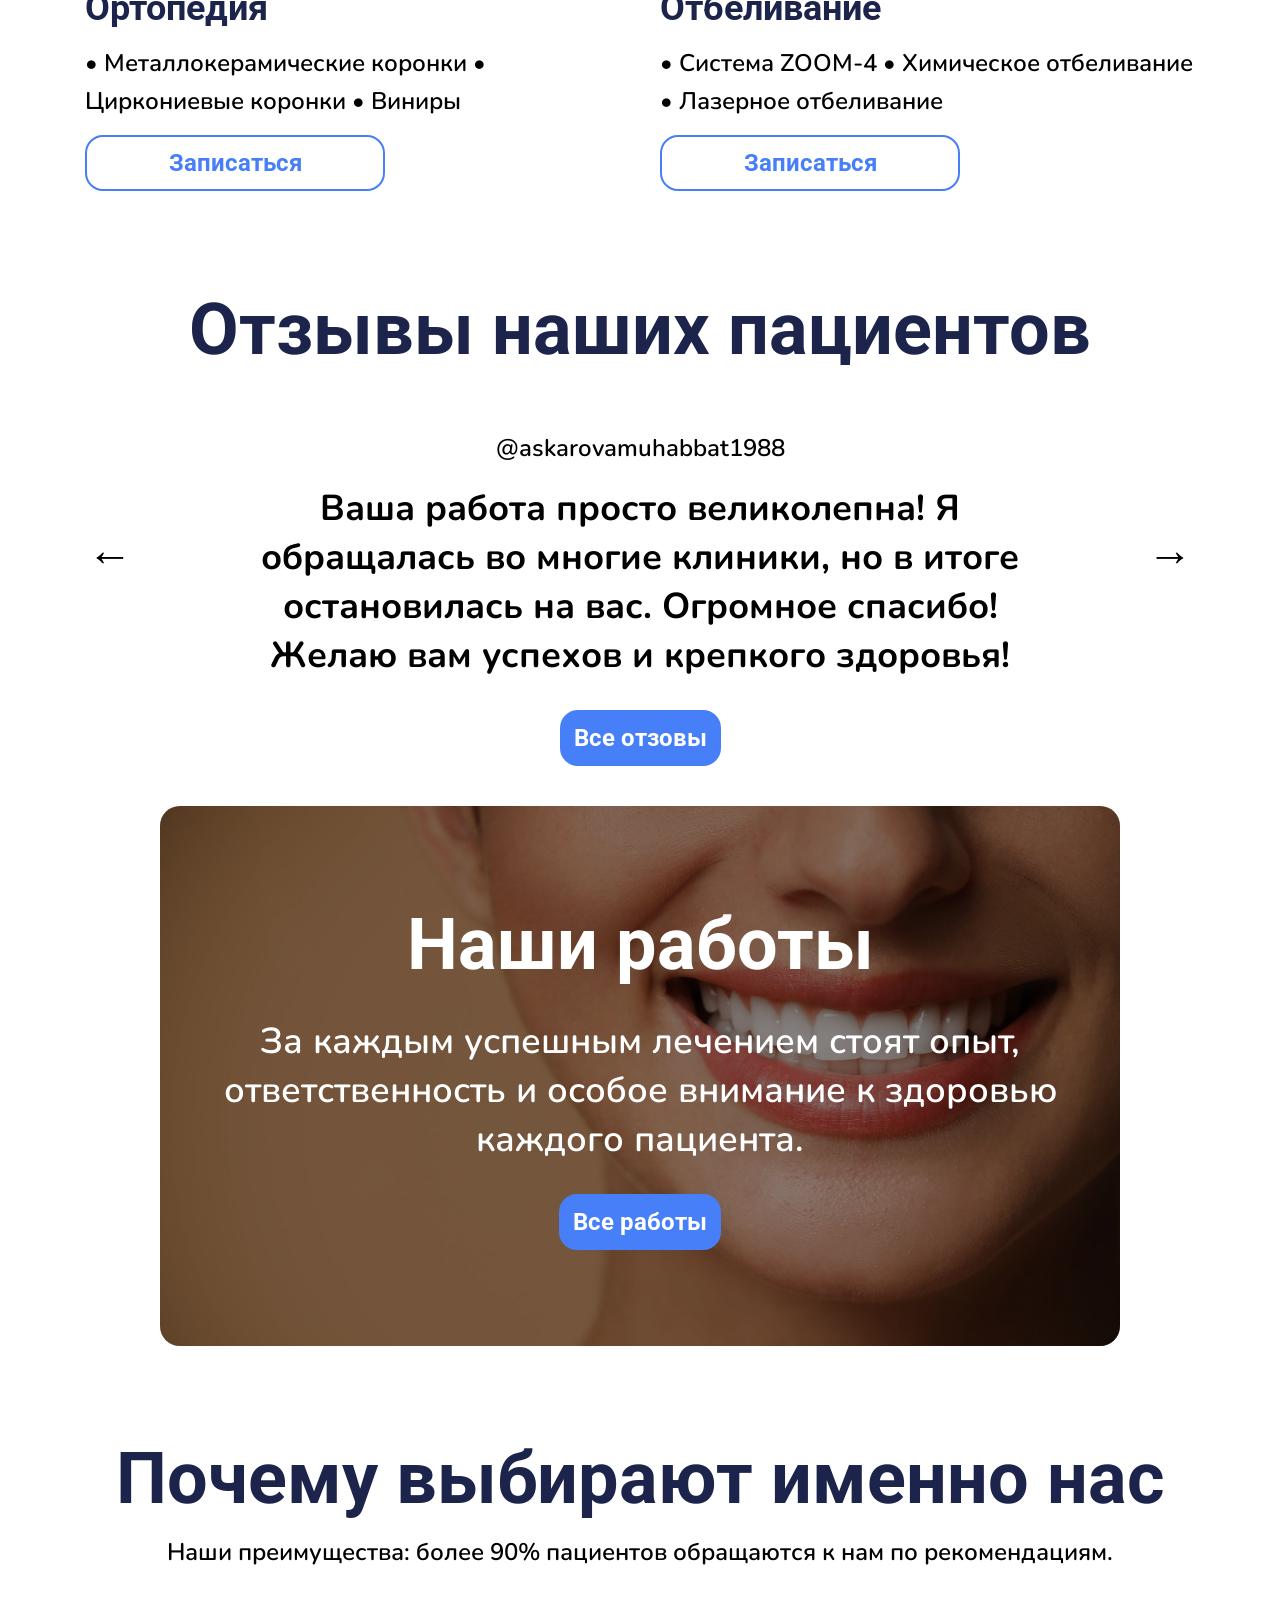
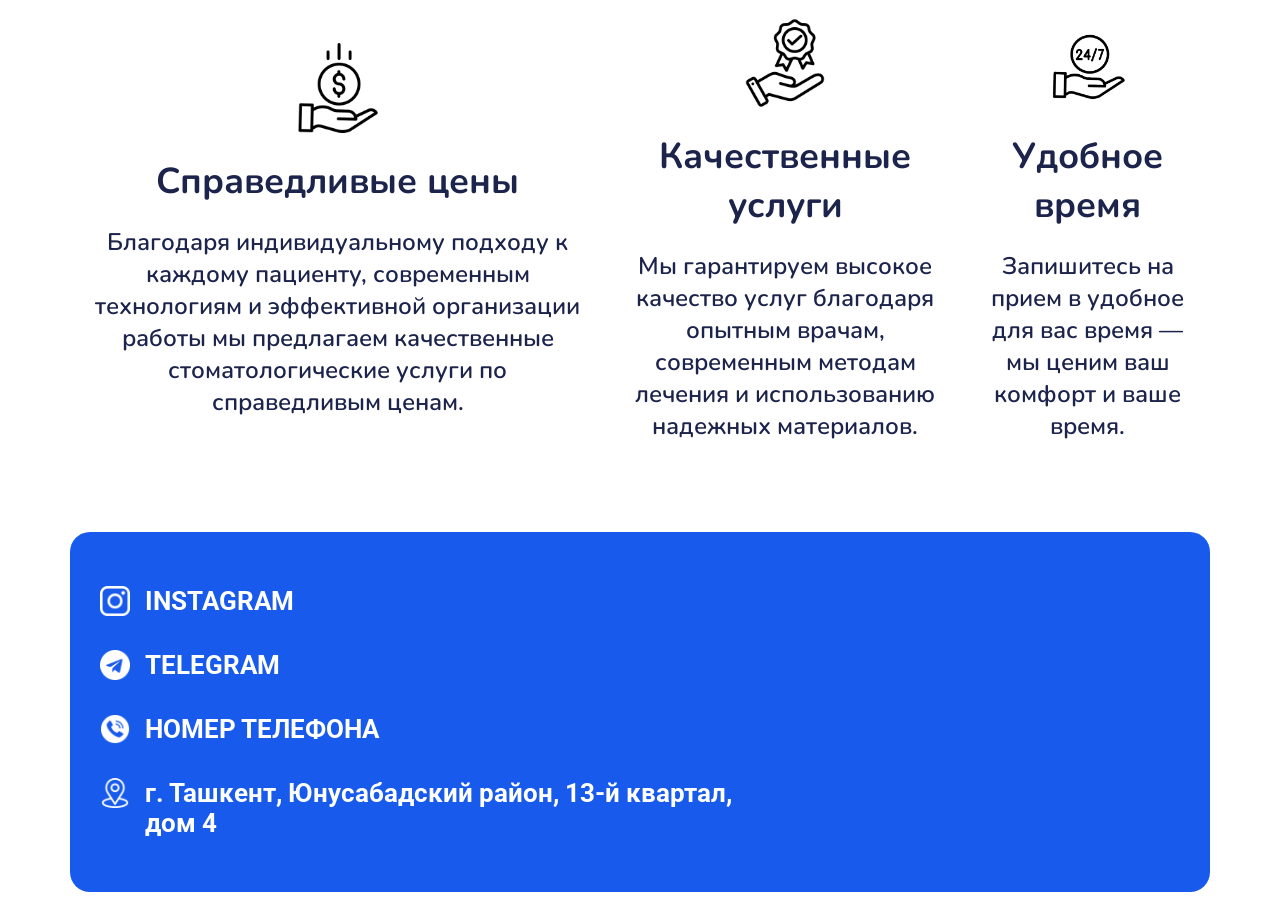
==== commit 85053368: "second commit" ====
--- a/ruindex.html
+++ b/ruindex.html
@@ -299,7 +299,7 @@
 
                 </div>
 
-                <div class="footer_map"><iframe src="https://www.google.com/maps/embed?pb=!1m18!1m12!1m3!1d187.13333243934693!2d69.29462030246505!3d41.3711881068653!2m3!1f0!2f0!3f0!3m2!1i1024!2i768!4f13.1!3m3!1m2!1s0x38aef30f565981df%3A0xf4e59f2d40b27d38!2sDenta%20Me!5e0!3m2!1sru!2s!4v1785424563044!5m2!1sru!2s" width="600" height="450" style="border:0;" allowfullscreen="" loading="lazy" referrerpolicy="strict-origin-when-cross-origin"></iframe></div>
+                <div class="footer_map"><iframe src="https://www.google.com/maps/embed?pb=!1m18!1m12!1m3!1d2994.1326473879067!2d69.29455659999999!3d41.371202700000005!2m3!1f0!2f0!3f0!3m2!1i1024!2i768!4f13.1!3m3!1m2!1s0x38aef30f565981df%3A0xf4e59f2d40b27d38!2sDenta%20Me!5e0!3m2!1sru!2s!4v1785736078995!5m2!1sru!2s" width="400" height="300" style="border:0;" allowfullscreen="" loading="lazy" referrerpolicy="strict-origin-when-cross-origin"></iframe></iframe></div>
 
             </div>
 
--- a/css/media.css
+++ b/css/media.css
@@ -174,6 +174,30 @@
 
 .whywe_bottom-a_text {
     max-width: 770px;
+}
+.result-photo-imgslideA {
+    flex-direction: column;
+    gap: 16px;
+}
+
+.result-photo-imgslideB {
+    flex-direction: column;
+    gap: 16px;
+}
+
+.result-photo-imgslideC {
+    flex-direction: column;
+    gap: 16px;
+}
+
+.result-photo-imgslideD {
+    flex-direction: column;
+    gap: 16px;
+}
+
+
+.result-photo-img .container {
+    gap: 60px;
 }
 
 }
@@ -718,8 +742,25 @@
     text-align: center;
 }
 
-
-
+.result-photo-imgslideA img {
+    width: 294px;
+    height: 196px;
+}
+
+.result-photo-imgslideB img {
+    width: 294px;
+    height: 196px;
+}
+
+.result-photo-imgslideC img {
+    width: 294px;
+    height: 196px;
+}
+
+.result-photo-imgslideD img {
+    width: 294px;
+    height: 196px;
+}
 
 }
 
